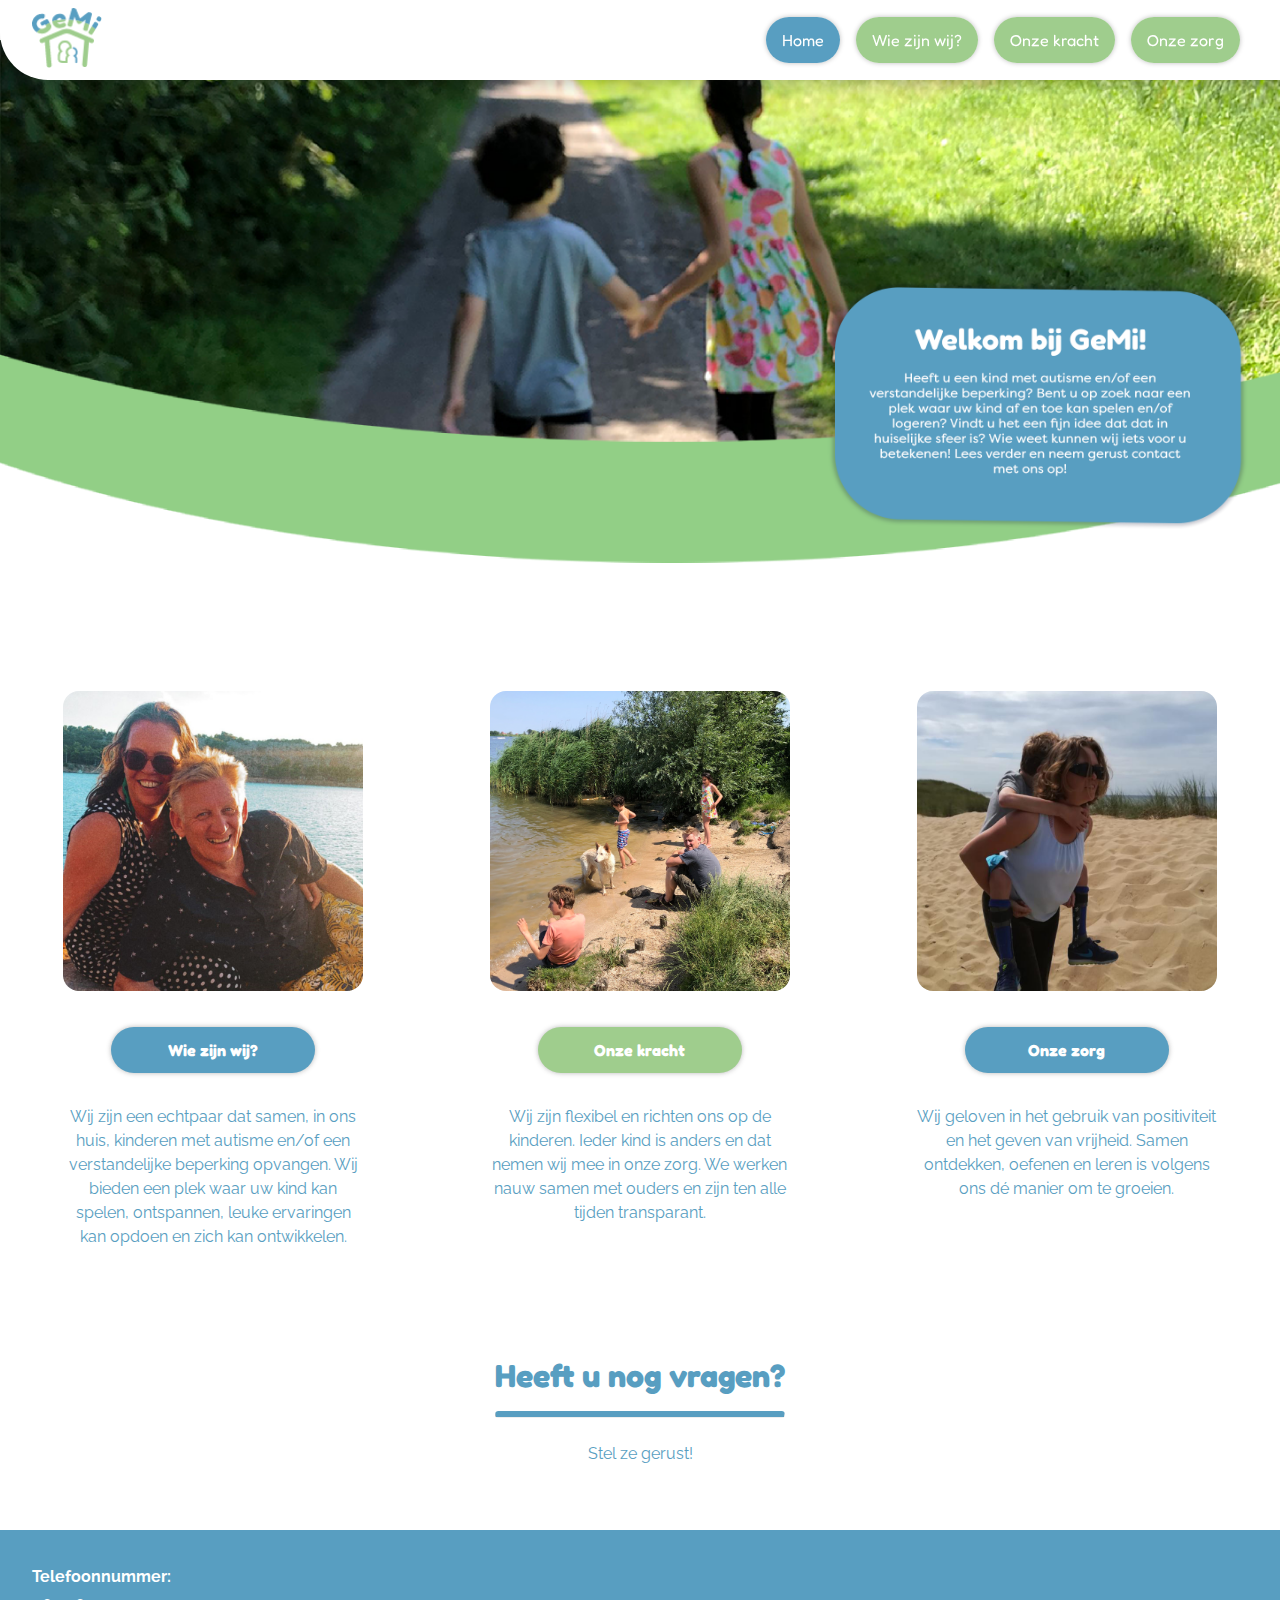
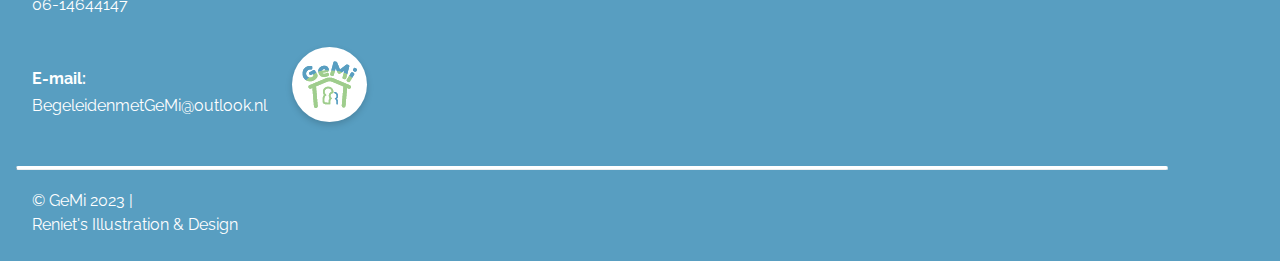
==== index.html @ 9fb887be "Update index.html" ====
<!DOCTYPE html>
<html lang="nl">

<head>
  <meta charset="UTF-8" />
  <meta name="viewport" content="width=device-width, initial-scale=1, minimum-scale=1" />

  <title>GeMi</title>

  <link href="style.css" rel="stylesheet" />
  <link rel="icon" type="image/svg+xml" href="./images/icon.svg" />
</head>

<body>
  <header>
    <a href="index.html"> <img src="./images/gemi-huis.png" alt="Gemi Logo"> </a>

    <ul class="buttons">
      <li>
        <a href="index.html" class="current">Home</a>
      </li>
      <li>
        <a href="1.html">Wie zijn wij?</a>
      </li>
      <li>
        <a href="2.html">Onze kracht</a>
      </li>
      <li>
        <a href="3.html">Onze zorg</a>
      </li>
    </ul>

    <button>
      <p> Menu </p>
    </button>

    <nav>
      <button>
        <p> Sluit </p>
      </button>

      <ul>
        <li>
          <a href="index.html" class="current">Home</a>
        </li>
        <li>
          <a href="1.html">Wie zijn wij?</a>
        </li>
        <li>
          <a href="2.html">Onze kracht</a>
        </li>
        <li>
          <a href="3.html">Onze zorg</a>
        </li>
      </ul>
    </nav>

  </header>

  <main>
    <div class="landingHOME">
      <h1 class="small"><img src="./images/wandelen-home.png" class="small" alt="Foto van twee kinderen die aan het wandelen zijn"/> Welkom bij Gemi!</h1>
      <h1 class="middle"><img src="./images/wandelen-home1.5.png" class="middle" alt="Foto van twee kinderen die aan het wandelen zijn"/> Welkom bij Gemi!</h1>
      <h1 class="big"><img src="./images/wandelen-home2.png" class="big" alt="Foto van twee kinderen die aan het wandelen zijn"/> Welkom bij Gemi!</h1>
      <h1 class="bigger"><img src="./images/wandelen-home3.png" class="bigger" alt="Foto van twee kinderen die aan het wandelen zijn"/> Welkom bij Gemi!</h1>  
      <h1 class="biggest"><img src="./images/wandelen-home4.png" class="biggest" alt="Foto van twee kinderen die aan het wandelen zijn"/> Welkom bij Gemi!</h1>                              
      <section>
        <p>
          Heeft u een kind met autisme en/of een verstandelijke beperking? Bent
          u op zoek naar een plek waar uw kind af en toe kan spelen en/of
          logeren? Vindt u het een fijn idee dat dat in huiselijke sfeer is? Wie
          weet kunnen wij iets voor u betekenen! Lees verder en neem gerust
          contact met ons op!
        </p>
      </section>
    </div>

    <div class="grid">
    <article>
      <a class="plaatjelink" href="/1.html"> <img src="./images/home1.png" alt="Foto van Gebke en Michiel samen"/>
        <h2>Wie zijn wij?</h2>
        <p>
          Wij zijn een echtpaar dat samen, in ons huis, kinderen met autisme
          en/of een verstandelijke beperking opvangen. Wij bieden een plek
          waar uw kind kan spelen, ontspannen, leuke ervaringen kan opdoen en
          zich kan ontwikkelen.
        </p>
        <a href="1.html"> Lees meer</a>
    </article>

    <article>
      <a class="plaatjelink" href="/2.html"> <img src="./images/home2.png" alt="Foto van kinderen die aan het spelen zijn buiten"/>
        <h2>Onze kracht</h2>
        <p>
          Wij zijn flexibel en richten ons op de kinderen. Ieder kind is
          anders en dat nemen wij mee in onze zorg. We werken nauw samen met
          ouders en zijn ten alle tijden transparant.
        </p>
        <a href="2.html"> Lees meer</a>
    </article>

    <article>
      <a class="plaatjelink" href="/3.html"> <img src="./images/home3.png" alt="Foto van Gebke die een kind op haar rug draagt"/>
        <h2>Onze zorg</h2>
        <p>
          Wij geloven in het gebruik van positiviteit en het geven van
          vrijheid. Samen ontdekken, oefenen en leren is volgens ons dé manier
          om te groeien.
        </p>
        <a href="3.html"> Lees meer</a>
    </article>
  </div>

    <div class="contact">
      <h3>Heeft u nog vragen?</h3>
      <hr />
      <p>Stel ze gerust!</p>
    </div>
  </main>

  <footer>
    <p><span>Telefoonnummer:</span> 06-14644147</p>

    <div class="footerinfo">
      <p><span>E-mail:</span> BegeleidenmetGeMi@outlook.nl</p>
      <img src="./images/logobol.png" alt="Een icoon van het Gemi logo." />
    </div>

    <hr />

    <p>© GeMi 2023 | <a href="https://renietdevries.com/">Reniet's Illustration & Design</a></p>
  </footer>

  <script defer src="scripts/script.js"></script>
</body>

</html>
---- style.css ----
@import url("https://fonts.googleapis.com/css2?family=Fredoka+One&family=Fredoka:wght@600&family=Raleway&display=swap");

*,
*::after,
*::before {
  padding: 0%;
  margin: 0%;
  box-sizing: border-box;
}

:root {
  --background-kleur: #ffffff;
  --blauw-kleur: #589ec1;
  --groen-kleur: #9fcd8d;
}

.landingHOME h1 {
  color: transparent;
}

/* LANDING - KLEIN! */
@media screen and (max-width: 500px) {
  .middle {
    display: none;
  }

  .big {
    display: none;
  }

  .bigger {
    display: none;
  }

  .biggest {
    display: none;
  }

  .landingHOME {
    overflow-x: hidden;
    margin-top: -3em;
  }

  .landingHOME section {
    position: relative;
    margin: 0em 3em 3em 3em;
  }

  .landingHOME p {
    position: absolute;
    color: var(--background-kleur);
    top: -15.25em;
  }

  .landingHOME img {
    z-index: -4;
  }
}

/* LANDING - MIDDLE! */
@media screen and (min-width: 501px) and (max-width: 650px) {
  .small {
    display: none;
  }

  .big {
    display: none;
  }

  .bigger {
    display: none;
  }

  .biggest {
    display: none;
  }

  .landingHOME {
    overflow-x: hidden;
    margin-top: -3em;
  }

  .landingHOME section {
    position: relative;
    margin: 0em 3em 3em 3em;
  }

  .landingHOME p {
    position: absolute;
    color: var(--background-kleur);
    top: -14em;
  }

  .landingHOME img {
    z-index: -4;
  }
}

/* LANDING - BIG! */
@media screen and (min-width: 651px) and (max-width: 850px) {
  .small {
    display: none;
  }

  .middle {
    display: none;
  }

  .bigger {
    display: none;
  }

  .biggest {
    display: none;
  }

  .landingHOME {
    overflow-x: hidden;
    margin-top: -3em;
  }

  .landingHOME section {
    position: relative;
    margin: 0em 4em 3em 4em;
  }

  .landingHOME p {
    position: absolute;
    color: var(--background-kleur);
    top: -13em;
    margin-left: 4em;
    margin-right: 4em;
  }

  .landingHOME img {
    z-index: -4;
  }
}

/* LANDING - BIGGER! */
@media screen and (min-width: 851px) and (max-width: 1200px) {
  .small {
    display: none;
  }

  .middle {
    display: none;
  }

  .big {
    display: none;
  }

  .biggest {
    display: none;
  }

  .landingHOME p {
    color: transparent;
  }

  .landingHOME {
    overflow-x: hidden;
    margin-top: -3em;
  }

  .landingHOME img {
    z-index: -4;
  }
}

/* LANDING - BIGGER! */
@media screen and (min-width: 1201px) {
  .small {
    display: none;
  }

  .middle {
    display: none;
  }

  .big {
    display: none;
  }

  .bigger {
    display: none;
  }

  .landingHOME p {
    color: transparent;
  }

  .landingHOME {
    overflow-x: hidden;
    margin-top: -2.5em;
  }

  .landingHOME img {
    z-index: -4;
  }
}

/* ------------------------------------------- */

/* ARTIKELLANDING - KLEIN! */
@media screen and (max-width: 650px) {
  .articlemiddle {
    display: none;
  }

  .articlebig {
    display: none;
  }

  .landing {
    overflow-x: hidden;
    margin-top: -3em;
  }

  .landing img {
    z-index: -4;
  }
}

/* ARTIKELLANDING - MIDDLE! */
@media screen and (min-width: 651px) and (max-width: 1000px) {
  .articlesmall {
    display: none;
  }

  .articlebig {
    display: none;
  }

  .landing {
    overflow-x: hidden;
    margin-top: -3em;
  }

  .landing img {
    z-index: -4;
  }
}

/* ARTIKELLANDING - BIG! */
@media screen and (min-width: 1001px) {
  .articlesmall {
    display: none;
  }

  .articlemiddle {
    display: none;
  }

  .landing {
    overflow-x: hidden;
    margin-top: -3em;
  }

  .landing img {
    z-index: -4;
  }
}


/* ------------------------------------------- */

p {
  font-family: "Raleway", sans-serif;
  color: white;

  padding-top: 0.2em;
  padding-bottom: 0.5em;
  line-height: 1.5em;
}

/* --- MENU --- */

button {
  background-color: white;
  border: none;
}

/* Menu button */
header p {
  background-color: var(--blauw-kleur);
  font-family: "Fredoka", sans-serif;
  color: white;

  border-radius: 2em;

  padding: 1.4em;
  padding-left: 2em;
  padding-right: 2em;

  box-shadow: 0px 0px 5px rgba(0, 0, 0, 0.26);

}

header p:hover {
  background-color: var(--groen-kleur);
  transition: 0.5s;
}

nav {
  background-color: white;

  position: fixed;
  top: 0em;
  left: 0em;
  bottom: 0em;
  right: 0em;

  text-align: center;

  z-index: 5;

  transform: translateY(-120%);
  transition: 0.3s;

  padding-top: 2em;
}

/* Sluit button */
nav button {
  margin-bottom: 2em;
  border: none;
}

/* Menu knoppen */

nav li {
  margin: 5em;
  list-style: none;
}

nav a {
  font-family: "Fredoka", sans-serif;
  color: white;
  text-decoration: none;
  font-size: 1.25em;

  background-color: var(--groen-kleur);
  padding: 0.8em 1.5em 0.8em 1.5em;
  border-radius: 2em;
  box-shadow: 0px 0px 5px rgba(0, 0, 0, 0.26);
  transition: 0.2s;
}

nav a:hover {
  margin-left: 1em;
  background-color: var(--blauw-kleur);
  border-radius: 3em;

  text-decoration: underline;
  transition: 0.2s;
}

nav a.current {
  background-color: var(--blauw-kleur);
}

/* Onderstaande tekst zorgt ervoor dat hamburgermenu
verdwijnt na 650px schermbreedte*/

@media screen and (max-width: 650px) {
  nav.toonmenu {
    transform: translateY(0);
    z-index: 3;
    transition: 0.3s;
  }

  .buttons {
    display: none;
  }
}

/* Onderstaande tekst zorgt ervoor dat nav menu opties
verdwijnt na 651px schermbreedte*/

@media screen and (min-width: 651px) {
  header ul {
    display: flex;
    flex-direction: row;

    list-style: none;
  }

  .buttons a {
    font-family: "Fredoka", sans-serif;
    color: white;
    text-decoration: none;
    font-size: 1em;

    background-color: var(--groen-kleur);
    padding: 0.8em 1em 0.8em 1em;
    margin-left: 0.5em;
    margin-right: 0.5em;

    border-radius: 2em;
    box-shadow: 0px 0px 5px rgba(0, 0, 0, 0.26);
    transition: 0.2s;
  }

  .buttons a.current {
    background-color: var(--blauw-kleur);
  }

  .buttons a:hover {
    margin-right: 1em;
    background-color: var(--blauw-kleur);
    border-radius: 3em;

    text-decoration: underline;
    transition: 0.2s;
  }

  header button {
    display: none;
  }

  nav ul {
    display: none;
  }
}

/* Main */

main {
  display: flex;
  justify-content: center;
  flex-direction: column;

  text-align: center;
}

main a {
  background-color: white;

  font-family: "Fredoka", sans-serif;
  color: var(--groen-kleur);
  text-decoration: none;

  padding: 0.7em;

  border: 0.3em solid var(--groen-kleur);
  box-shadow: 0px 0px 5px rgba(62, 62, 62, 0.37);
  border-radius: 2em;
  transition: .3s;
}

.plaatjelink {
  border: none;
  box-shadow: none;
  transition: .3s;
}

.plaatjelink img:hover {
  transform: rotate(2deg);
  transition-duration: .3s;
  transition: .3s;
}

main h3 {
  font-size: 2em;
  font-family: "Fredoka", sans-serif;
  color: var(--blauw-kleur);
}

main p {
  font-family: "Raleway", sans-serif;
  color: var(--blauw-kleur);

  padding-top: 0.5em;
  padding-bottom: 2em;
}

main img {
  width: 105%;
  height: auto;
  z-index: -1;
  transition: .3s;
}

/* --- Header --- */

header {
  background-color: white;

  position: sticky;
  top: 0;
  z-index: 12;

  display: flex;
  align-items: center;
  justify-content: space-between;

  padding: 2em;
  height: 5em;

  border-radius: 0em 0em 0em 3em;

  box-shadow: 0.2em 0.2em 1em rgba(0, 0, 0, 0.26);
}

header img {
  width: 70px;
  height: 60px;
}

/* --- Section Welkom! --- */
.landing {
  z-index: -1;
}

.contact {
margin-left: auto;
margin-right: auto;

  margin-top: 4em;
  margin-bottom: 2em;
  width: max-content;
}

.contact h1 {
  font-size: 2em;
  font-family: "Fredoka", sans-serif;
  color: var(--blauw-kleur);
}

.contact hr {
  border-top: 0.4em solid var(--blauw-kleur);
  border-radius: 2em;

  margin-top: 1em;
  margin-bottom: 1em;
}

/* --- Articles Homepage KLEIN --- */
@media screen and (max-width: 650px) {
  article {
    margin-top: 3em;
    margin-bottom: 3em;
    margin-left: auto;
    margin-right: auto;

    width: min-content;
  }

  article p {
    display: flex;
    flex-direction: column;
    text-align: center;
  }

  article img {
    width: 300px;
    border-radius: 1em;
  }

  article:nth-child(odd) h2 {
    font-family: "Fredoka", sans-serif;
    color: white;
    font-size: 1em;

    padding: 0.8em;
    border-radius: 2em;
    background-color: var(--blauw-kleur);
    box-shadow: 0px 0px 5px rgba(62, 62, 62, 0.37);

    margin-top: 1em;
    margin-bottom: 1em;
  }

  article:nth-child(even) h2 {
    font-family: "Fredoka", sans-serif;
    color: white;
    font-size: 1em;

    padding: 0.8em;
    border-radius: 2em;
    background-color: var(--groen-kleur);
    box-shadow: 0px 0px 5px rgba(62, 62, 62, 0.37);

    margin-top: 1em;
    margin-bottom: 1em;
  }

  .grid {
    display: flex;
    flex-direction: column;
  }
}

/* --- Articles Homepage MIDDEL --- */

@media screen and (min-width: 651px) and (max-width: 1000px) {
  article {
    margin-top: 3em;
    margin-bottom: 3em;
    margin-left: auto;
    margin-right: auto;

    width: min-content;
  }

  article p {
    display: flex;
    flex-direction: column;
    text-align: center;
  }

  article img {
    width: 400px;
    border-radius: 1em;
  }

  article:nth-child(odd) h2 {
    font-family: "Fredoka", sans-serif;
    color: white;
    font-size: 1em;

    padding: 0.8em;
    border-radius: 2em;
    background-color: var(--blauw-kleur);
    box-shadow: 0px 0px 5px rgba(62, 62, 62, 0.37);

    margin-top: 1em;
    margin-bottom: 1em;
  }

  article:nth-child(even) h2 {
    font-family: "Fredoka", sans-serif;
    color: white;
    font-size: 1em;

    padding: 0.8em;
    border-radius: 2em;
    background-color: var(--groen-kleur);
    box-shadow: 0px 0px 5px rgba(62, 62, 62, 0.37);

    margin-top: 1em;
    margin-bottom: 1em;
  }

  .grid {
    display: flex;
    flex-direction: column;
  }
}

/* --- Articles Homepage GROOT --- */
@media screen and (min-width: 1001px) {
  main a {
    border: none;
    box-shadow: none;
  }

  article {
    display: flex;
    flex-direction: column;

    margin-top: 4em;
    margin-left: auto;
    margin-right: auto;
    width: min-content;
  }

  article p {
    display: flex;
    flex-direction: column;
    text-align: center;
    max-width: 40vw;
  }

  article img {
    width: 300px;
    transition: .3s;
    border-radius: 1em;
  }

  article:nth-child(odd) h2 {
    font-family: "Fredoka", sans-serif;
    color: white;
    font-size: 1em;

    padding: 0.8em;
    border-radius: 2em;
    background-color: var(--blauw-kleur);
    box-shadow: 0px 0px 5px rgba(62, 62, 62, 0.37);

    margin-top: 2em;
    margin-bottom: 1.5em;
    margin-left: 3em;
    margin-right: 3em;
  }

  article:nth-child(even) h2 {
    font-family: "Fredoka", sans-serif;
    color: white;
    font-size: 1em;

    padding: 0.8em;
    border-radius: 2em;
    background-color: var(--groen-kleur);
    box-shadow: 0px 0px 5px rgba(62, 62, 62, 0.37);

    margin-top: 2em;
    margin-bottom: 1.5em;
    margin-left: 3em;
    margin-right: 3em;
  }

  .grid {
    display: flex;
    flex-direction: row;
    justify-content: space-between;
    margin-top: -5em;

  }

  article a:nth-of-type(2) {
    display: none;
  }
}

/* Lees Pagina's */
/* Artikelen op kleine schermen */

@media screen and (max-width: 650px) {
  .lees {
    text-align: left;
    margin: 1.5em;
    margin-top: 5em;
  }

  .lees li {
    font-family: "Raleway", sans-serif;
    color: var(--blauw-kleur);

    margin-left: 1.5em;
    margin-bottom: 1em;
  }

  .lees ul {
    margin-bottom: 4em;
  }

  .lees h2 {
    font-family: "Fredoka", sans-serif;
    color: white;
    font-size: 1em;
    text-align: left;

    padding: 0.8em;
    border-radius: 2em;
    background-color: var(--blauw-kleur);
    box-shadow: 0px 0px 5px rgba(62, 62, 62, 0.37);

    max-width: 300px;
    margin-bottom: 2em;
  }

  .klein {
    display: block;
    margin-left: auto;
    margin-right: auto;
    height: 75%;
    width: 75%;

    margin-top: 2em;
    margin-bottom: 4em;

    border-top: 0.2em solid var(--background-kleur);
    border-radius: 2em;
  }

  .groot {
    display: none;
  }
}

/* Artikelen op middelgrote schermen */
@media screen and (min-width: 651px) and (max-width: 1000px) {
  .lees {
    text-align: left;
    margin-top: 5em;
    margin-left: 7em;
    margin-right: 7em;
  }

  .lees li {
    font-family: "Raleway", sans-serif;
    color: var(--blauw-kleur);

    margin-left: 1.5em;
    margin-bottom: 1em;
  }

  .lees ul {
    margin-bottom: 4em;
  }

  .lees h2 {
    font-family: "Fredoka", sans-serif;
    color: white;
    font-size: 1em;
    text-align: left;

    padding: 0.8em;
    border-radius: 2em;
    background-color: var(--blauw-kleur);
    box-shadow: 0px 0px 5px rgba(62, 62, 62, 0.37);

    margin-left: 0em;
    margin-bottom: 2em;

    max-width: 40%;
  }

  .klein {
    display: block;
    margin-left: auto;
    margin-right: auto;
    height: 75%;
    width: 75%;

    margin-top: 2em;
    margin-bottom: 4em;

    border-top: 0.2em solid var(--background-kleur);
    border-radius: 2em;
  }

  .groot {
    display: none;
  }
}

/* Artikelen op middelgrote schermen */
@media screen and (min-width: 1001px) and (max-width: 1200px) {
  .lees {
    text-align: left;
    margin-top: 5em;
    margin-left: 10em;
    margin-right: 10em;
  }

  .lees li {
    font-family: "Raleway", sans-serif;
    color: var(--blauw-kleur);

    margin-left: 1.5em;
    margin-bottom: 1em;
  }

  .lees ul {
    margin-bottom: 4em;
  }

  .lees h2 {
    font-family: "Fredoka", sans-serif;
    color: white;
    font-size: 1em;
    text-align: left;

    padding: 0.8em;
    border-radius: 2em;
    background-color: var(--blauw-kleur);
    box-shadow: 0px 0px 5px rgba(62, 62, 62, 0.37);

    margin-left: 0em;
    margin-bottom: 2em;

    max-width: 40%;
  }

  .klein {
    display: block;
    margin-left: auto;
    margin-right: auto;
    height: 50%;
    width: 50%;

    margin-top: 2em;
    margin-bottom: 4em;

    border-top: 0.2em solid var(--background-kleur);
    border-radius: 2em;
  }

  .groot {
    display: none;
  }
}

/* Artikelen op grote schermen */
@media screen and (min-width: 1201px) {
  .lees {
    text-align: left;
    margin-top: 5em;
    margin-left: 15em;
    margin-right: 15em;
  }

  .lees img {
    margin-left: 5em;
  }

  .lees li {
    font-family: "Raleway", sans-serif;
    color: var(--blauw-kleur);

    margin-left: 1.5em;
    margin-bottom: 1em;
  }

  .lees ul {
    margin-bottom: 4em;
  }

  .lees h2 {
    font-family: "Fredoka", sans-serif;
    color: white;
    font-size: 1.3em;
    text-align: left;

    padding: 0.8em;
    border-radius: 2em;
    background-color: var(--blauw-kleur);
    box-shadow: 0px 0px 5px rgba(62, 62, 62, 0.37);

    margin-left: 0em;
    margin-bottom: 2em;

    max-width: 20%;
  }

  .groot {
    float: right;
    margin-left: 2em;
    margin-right: auto;

    height: auto;
    max-width: 30%;

    margin-top: 2em;
    margin-bottom: 2em;

    border-top: 0.2em solid var(--background-kleur);
    border-radius: 2em;
  }

  .klein {
    display: none;
  }
}

/* Footer */

footer {
  background-color: var(--blauw-kleur);
  padding-top: 1em;
  padding-bottom: 1em;
}

footer hr {
  border-top: 0.2em solid var(--background-kleur);
  border-radius: 2em;

  max-width: 90vw;

  margin-top: 1em;
  margin-bottom: 1em;

  margin-left: 1em;
  margin-right: 1em;
}

footer p {
  font-family: "Raleway", sans-serif;
  color: white;

  display: flex;
  flex-direction: column;
  justify-content: center;

  margin-left: 2em;
}

footer span {
  font-weight: bold;
  margin-top: 1em;
  margin-bottom: 0.2em;
}

footer img {
  margin: 1em;
}

footer a{
text-decoration: none;
color: var(--background-kleur);
}

.footerinfo {
  display: flex;
  flex-direction: row;
}
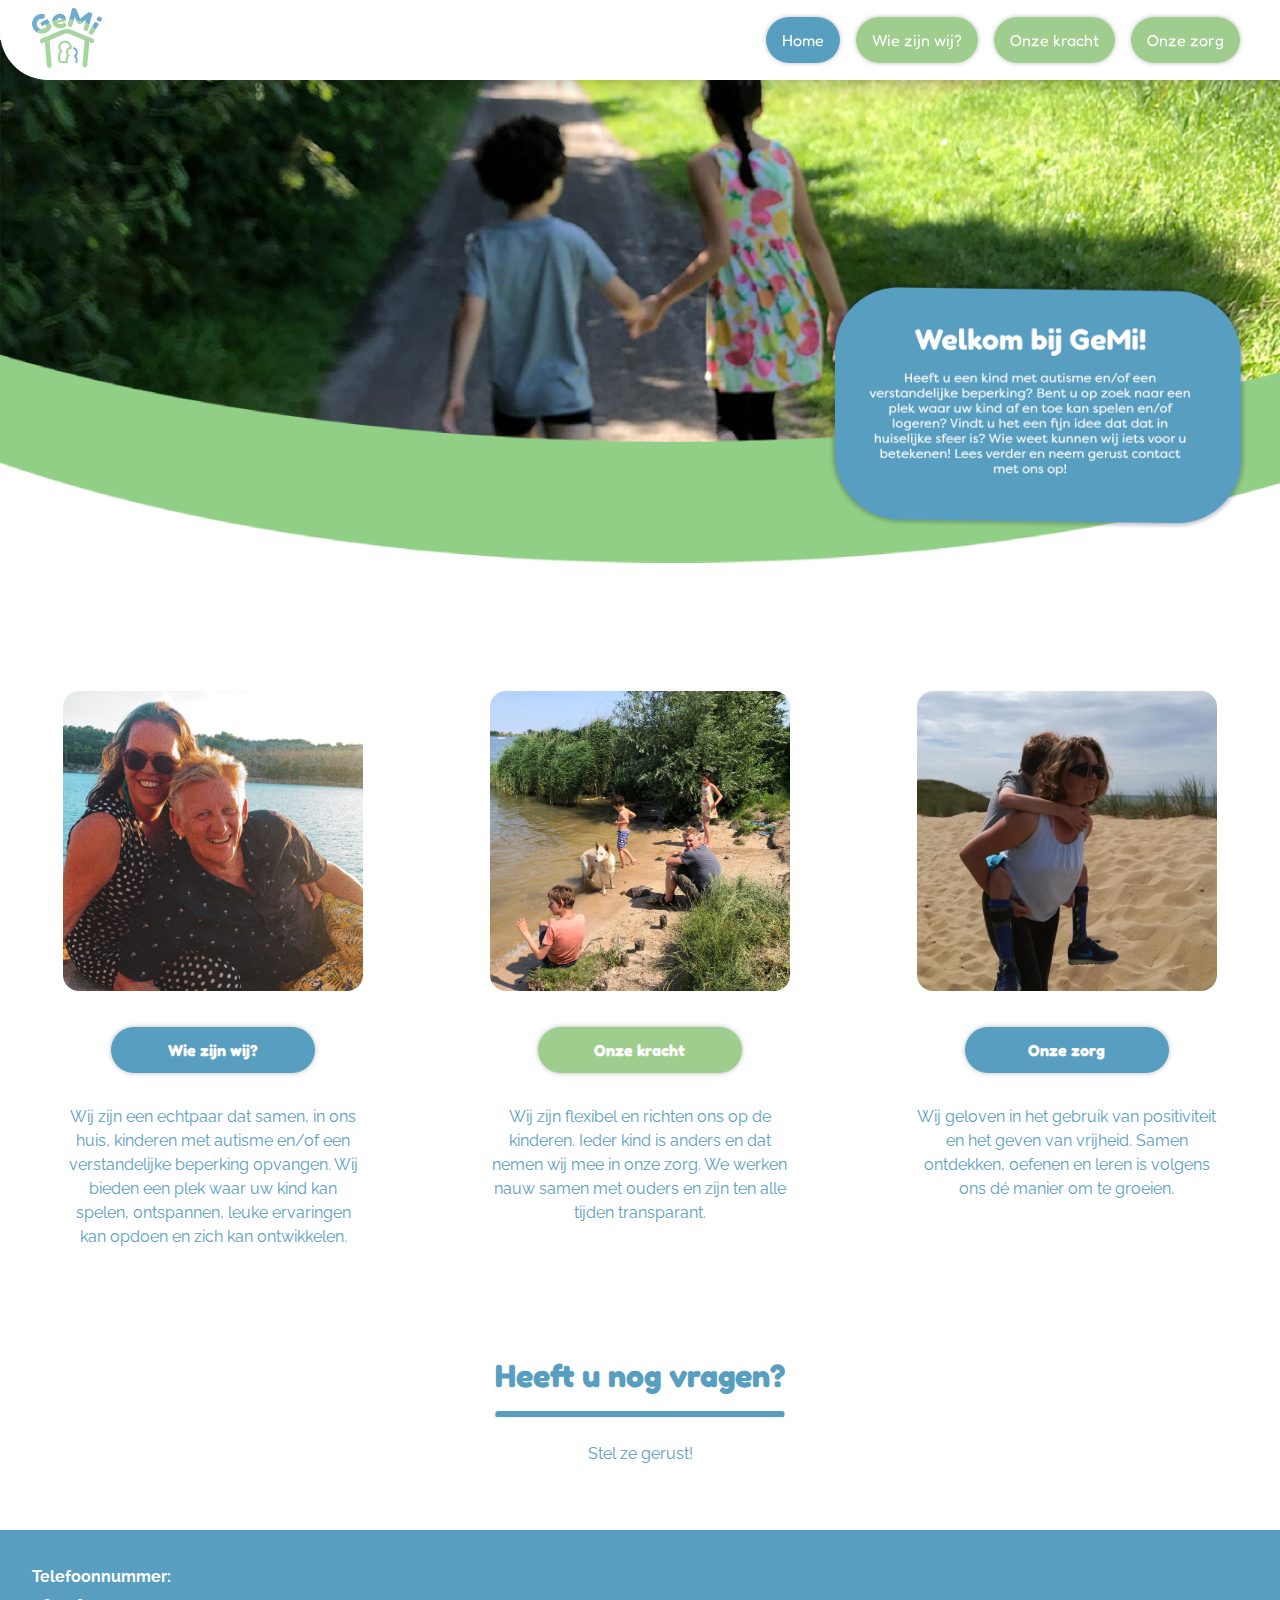
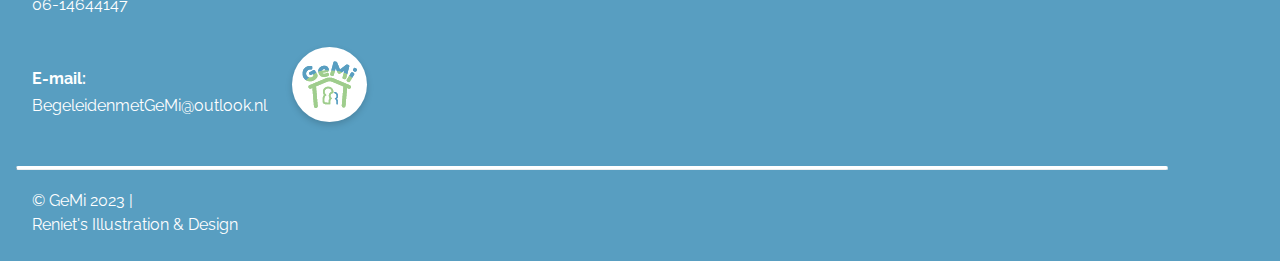
==== commit 6dab5bfe: "heuj" ====
--- a/index.html
+++ b/index.html
@@ -13,7 +13,7 @@
 
 <body>
   <header>
-    <a href="index.html"> <img src="./images/gemi-huis.png" alt="Gemi Logo"> </a>
+    <a href="/index.html"> <img src="./images/logohuis.svg" alt="Gemi Logo"> </a>
 
     <ul class="buttons">
       <li>
@@ -134,4 +134,4 @@
   <script defer src="scripts/script.js"></script>
 </body>
 
-</html>
+</html>--- a/style.css
+++ b/style.css
@@ -571,6 +571,8 @@
 
     margin-top: 1em;
     margin-bottom: 1em;
+    margin-left: 2em;
+    margin-right: 2em;
   }
 
   article:nth-child(even) h2 {
@@ -585,6 +587,8 @@
 
     margin-top: 1em;
     margin-bottom: 1em;
+        margin-left: 2em;
+    margin-right: 2em;
   }
 
   .grid {
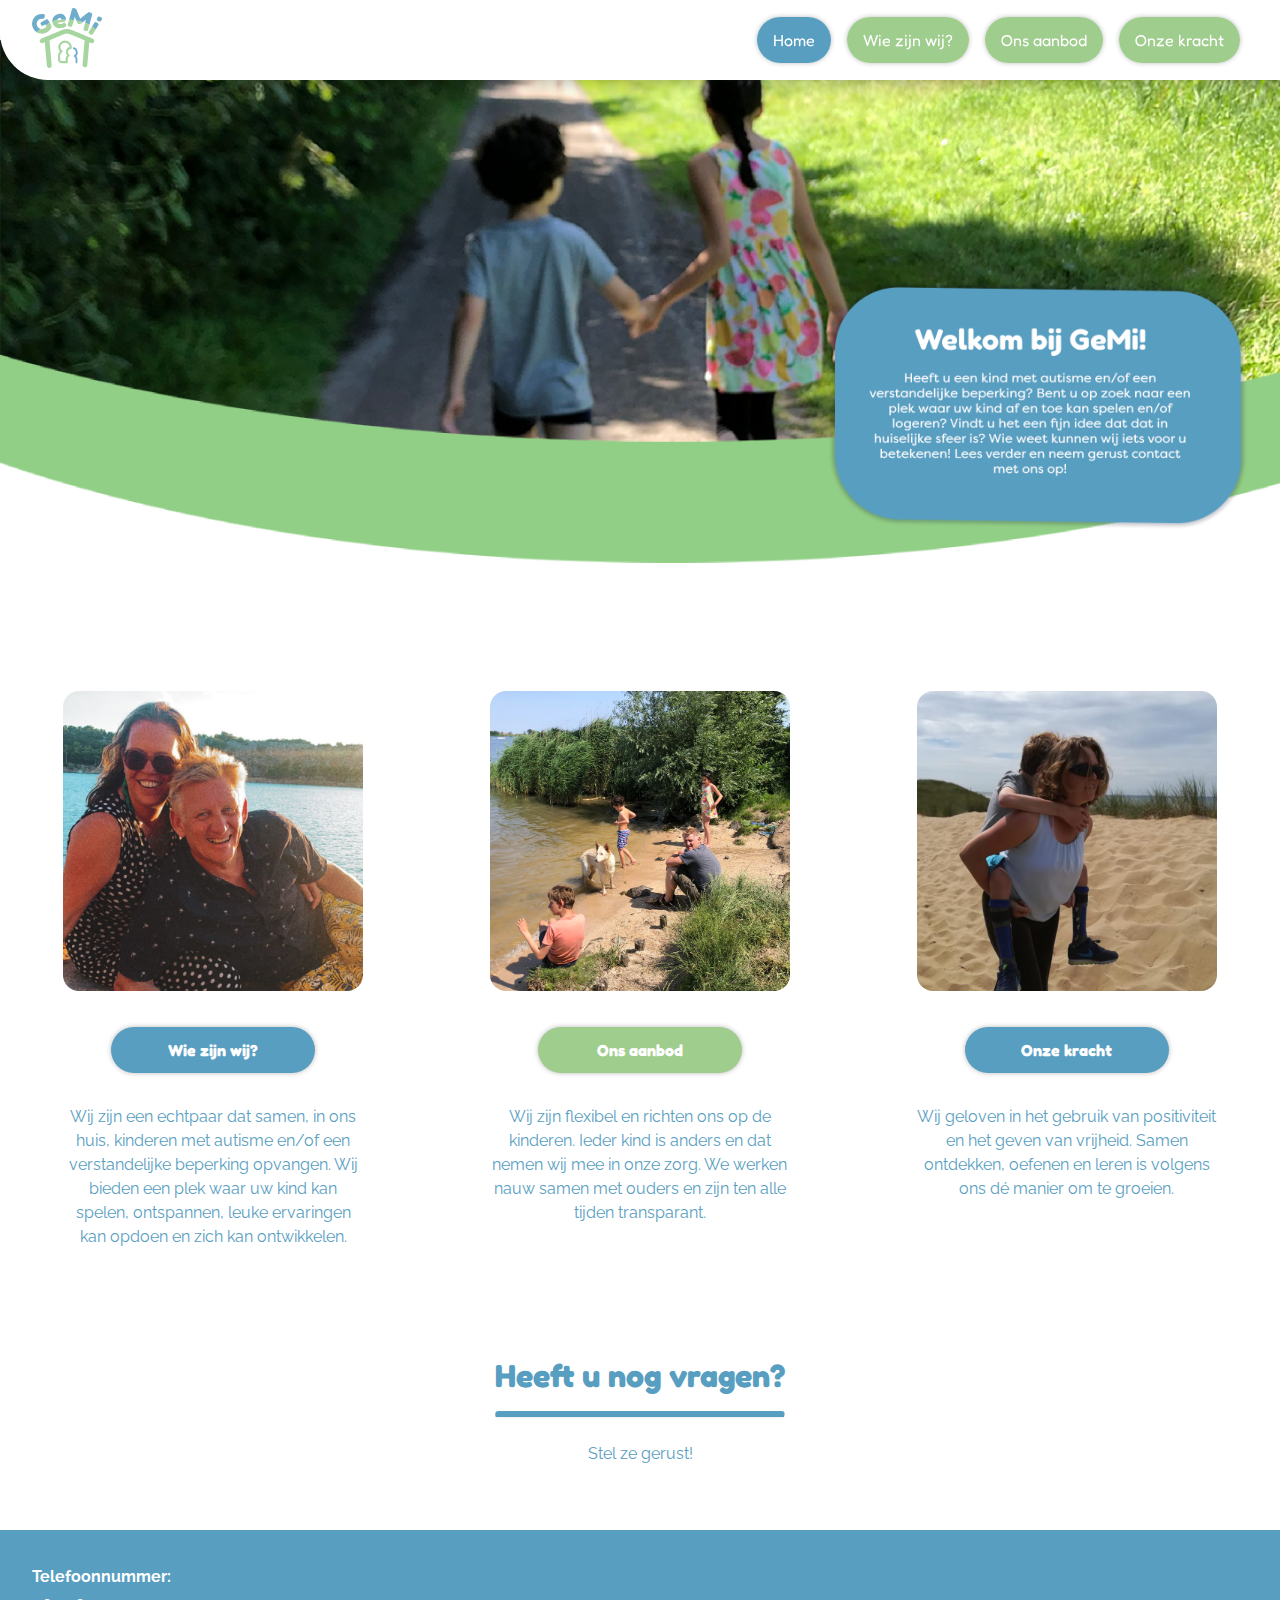
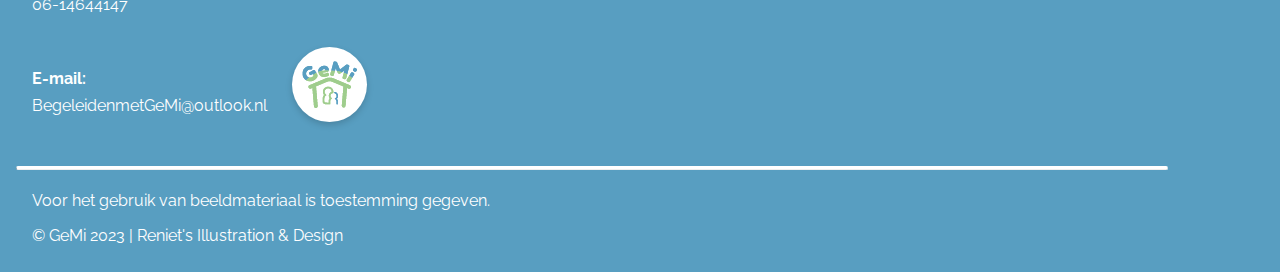
==== commit 387dea0e: "Update" ====
--- a/index.html
+++ b/index.html
@@ -23,10 +23,10 @@
         <a href="1.html">Wie zijn wij?</a>
       </li>
       <li>
-        <a href="2.html">Onze kracht</a>
+        <a href="2.html">Ons aanbod</a>
       </li>
       <li>
-        <a href="3.html">Onze zorg</a>
+        <a href="3.html">Onze kracht</a>
       </li>
     </ul>
 
@@ -47,10 +47,10 @@
           <a href="1.html">Wie zijn wij?</a>
         </li>
         <li>
-          <a href="2.html">Onze kracht</a>
+          <a href="2.html">Ons aanbod</a>
         </li>
         <li>
-          <a href="3.html">Onze zorg</a>
+          <a href="3.html">Onze kracht</a>
         </li>
       </ul>
     </nav>
@@ -90,7 +90,7 @@
 
     <article>
       <a class="plaatjelink" href="/2.html"> <img src="./images/home2.png" alt="Foto van kinderen die aan het spelen zijn buiten"/>
-        <h2>Onze kracht</h2>
+        <h2>Ons aanbod</h2>
         <p>
           Wij zijn flexibel en richten ons op de kinderen. Ieder kind is
           anders en dat nemen wij mee in onze zorg. We werken nauw samen met
@@ -101,7 +101,7 @@
 
     <article>
       <a class="plaatjelink" href="/3.html"> <img src="./images/home3.png" alt="Foto van Gebke die een kind op haar rug draagt"/>
-        <h2>Onze zorg</h2>
+        <h2>Onze kracht</h2>
         <p>
           Wij geloven in het gebruik van positiviteit en het geven van
           vrijheid. Samen ontdekken, oefenen en leren is volgens ons dé manier
@@ -128,7 +128,8 @@
 
     <hr />
 
-    <p>© GeMi 2023 | <a href="https://renietdevries.com/">Reniet's Illustration & Design</a></p>
+    <p> Voor het gebruik van beeldmateriaal is toestemming gegeven.</p>
+    <p><a href="https://renietdevries.com/">© GeMi 2023 | Reniet's Illustration & Design</a></p>
   </footer>
 
   <script defer src="scripts/script.js"></script>
--- a/style.css
+++ b/style.css
@@ -49,7 +49,7 @@
   .landingHOME p {
     position: absolute;
     color: var(--background-kleur);
-    top: -15.25em;
+    top: -18em;
   }
 
   .landingHOME img {
@@ -515,8 +515,8 @@
 }
 
 .contact {
-margin-left: auto;
-margin-right: auto;
+  margin-left: auto;
+  margin-right: auto;
 
   margin-top: 4em;
   margin-bottom: 2em;
@@ -587,7 +587,7 @@
 
     margin-top: 1em;
     margin-bottom: 1em;
-        margin-left: 2em;
+    margin-left: 2em;
     margin-right: 2em;
   }
 
@@ -827,8 +827,7 @@
     display: block;
     margin-left: auto;
     margin-right: auto;
-    height: 75%;
-    width: 75%;
+    max-width: 50%;
 
     margin-top: 2em;
     margin-bottom: 4em;
@@ -938,7 +937,7 @@
     margin-left: 0em;
     margin-bottom: 2em;
 
-    max-width: 20%;
+    max-width: 36%;
   }
 
   .groot {
@@ -1003,9 +1002,9 @@
   margin: 1em;
 }
 
-footer a{
-text-decoration: none;
-color: var(--background-kleur);
+footer a {
+  text-decoration: none;
+  color: var(--background-kleur);
 }
 
 .footerinfo {
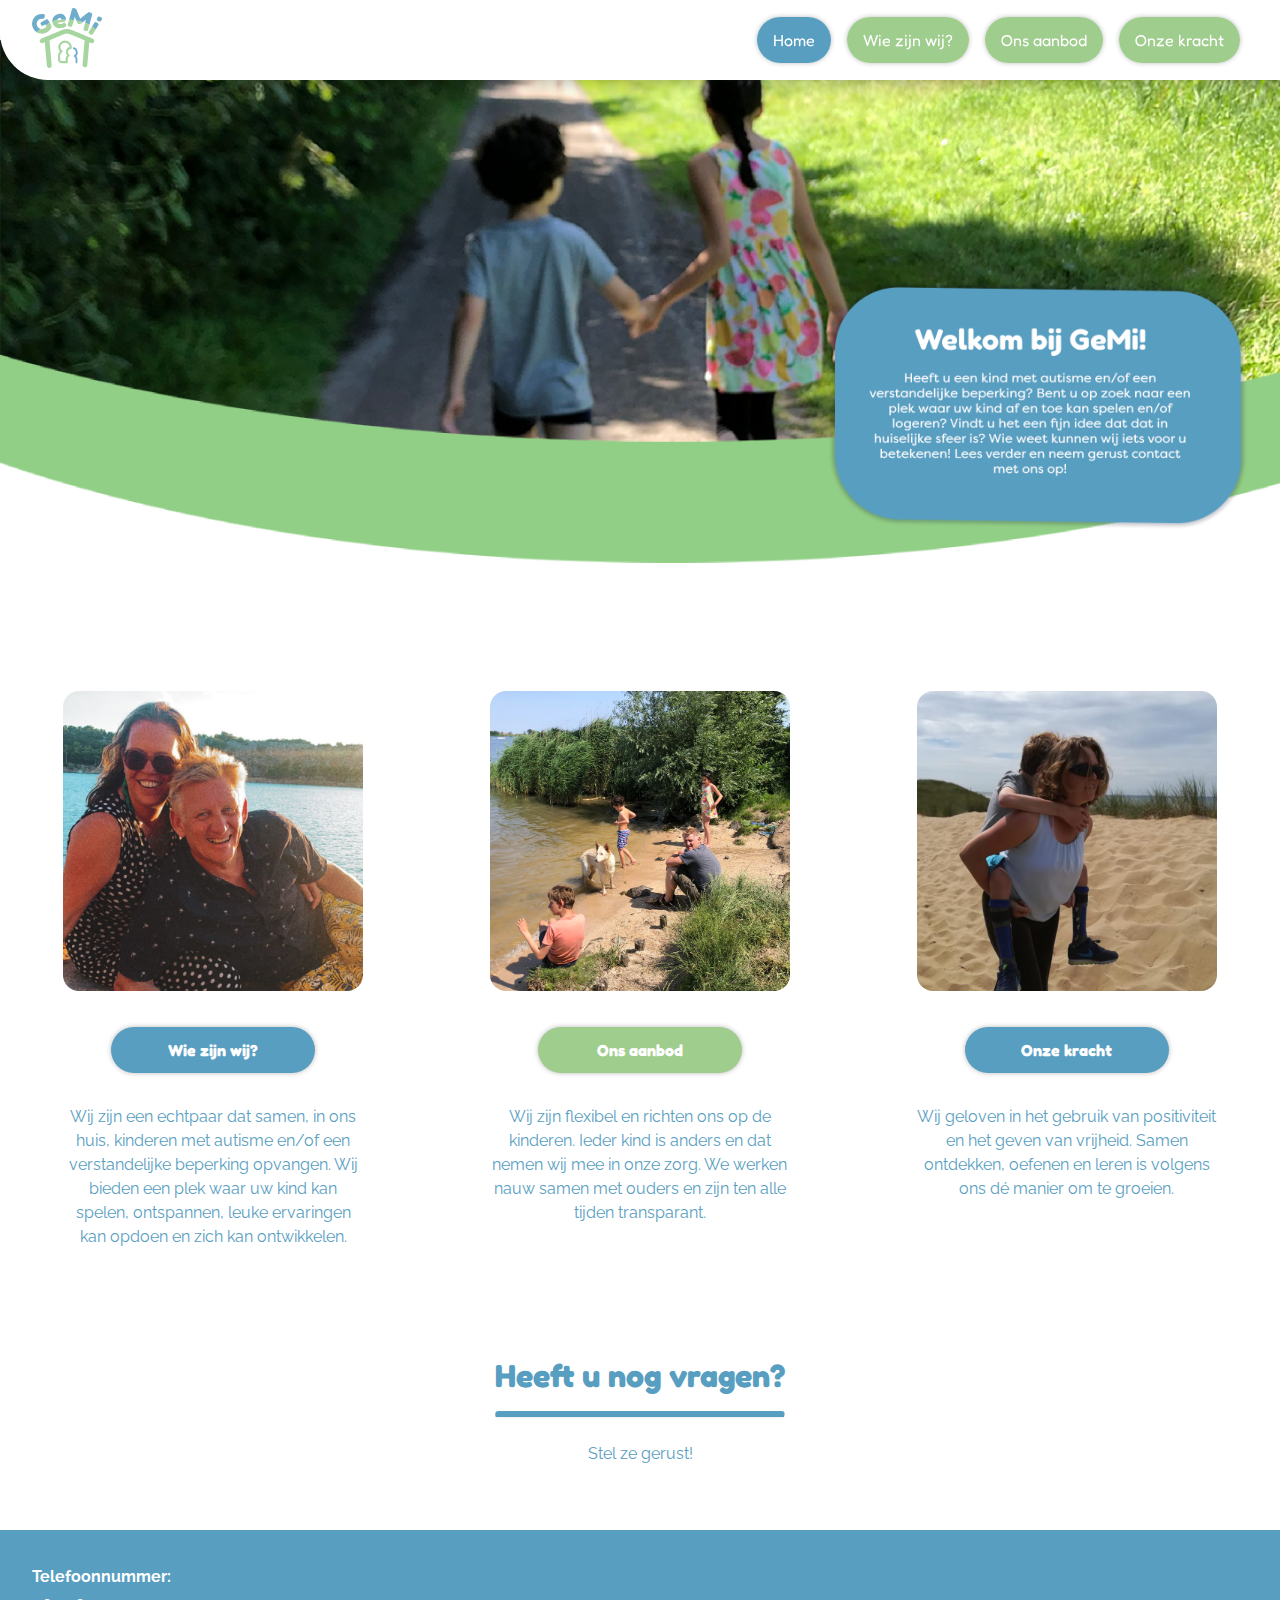
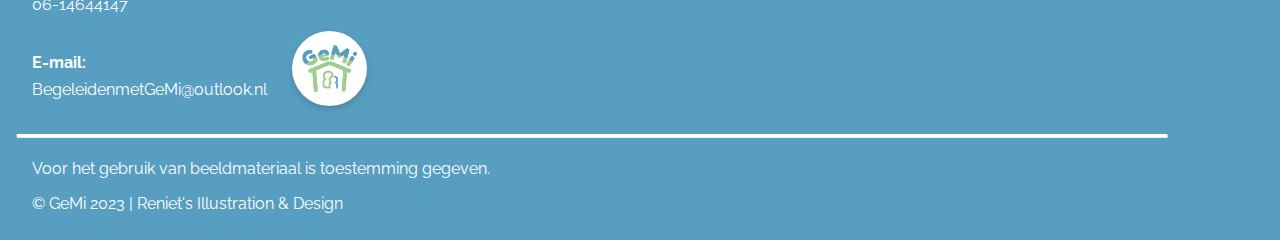
==== commit a95dbdc1: "Final Push" ====
--- a/index.html
+++ b/index.html
@@ -13,7 +13,7 @@
 
 <body>
   <header>
-    <a href="/index.html"> <img src="./images/logohuis.svg" alt="Gemi Logo"> </a>
+    <a href="index.html"> <img src="./images/logohuis.svg" alt="Gemi Logo"> </a>
 
     <ul class="buttons">
       <li>
@@ -59,6 +59,7 @@
 
   <main>
     <div class="landingHOME">
+      <h1 class="smallest"><img src="./images/wandelen-home0.5.png" class="smallest" alt="Foto van twee kinderen die aan het wandelen zijn"/> Welkom bij Gemi!</h1>
       <h1 class="small"><img src="./images/wandelen-home.png" class="small" alt="Foto van twee kinderen die aan het wandelen zijn"/> Welkom bij Gemi!</h1>
       <h1 class="middle"><img src="./images/wandelen-home1.5.png" class="middle" alt="Foto van twee kinderen die aan het wandelen zijn"/> Welkom bij Gemi!</h1>
       <h1 class="big"><img src="./images/wandelen-home2.png" class="big" alt="Foto van twee kinderen die aan het wandelen zijn"/> Welkom bij Gemi!</h1>
@@ -77,7 +78,7 @@
 
     <div class="grid">
     <article>
-      <a class="plaatjelink" href="/1.html"> <img src="./images/home1.png" alt="Foto van Gebke en Michiel samen"/>
+      <a class="plaatjelink" href="1.html"> <img src="./images/home1.png" alt="Foto van Gebke en Michiel samen"/>
         <h2>Wie zijn wij?</h2>
         <p>
           Wij zijn een echtpaar dat samen, in ons huis, kinderen met autisme
@@ -89,7 +90,7 @@
     </article>
 
     <article>
-      <a class="plaatjelink" href="/2.html"> <img src="./images/home2.png" alt="Foto van kinderen die aan het spelen zijn buiten"/>
+      <a class="plaatjelink" href="2.html"> <img src="./images/home2.png" alt="Foto van kinderen die aan het spelen zijn buiten"/>
         <h2>Ons aanbod</h2>
         <p>
           Wij zijn flexibel en richten ons op de kinderen. Ieder kind is
@@ -100,7 +101,7 @@
     </article>
 
     <article>
-      <a class="plaatjelink" href="/3.html"> <img src="./images/home3.png" alt="Foto van Gebke die een kind op haar rug draagt"/>
+      <a class="plaatjelink" href="3.html"> <img src="./images/home3.png" alt="Foto van Gebke die een kind op haar rug draagt"/>
         <h2>Onze kracht</h2>
         <p>
           Wij geloven in het gebruik van positiviteit en het geven van
--- a/style.css
+++ b/style.css
@@ -18,8 +18,57 @@
   color: transparent;
 }
 
+/* LANDING - KLEINSTE! */
+
+@media screen and (max-width: 400px) {
+  .small {
+    display: none;
+  }
+
+  .middle {
+    display: none;
+  }
+
+  .big {
+    display: none;
+  }
+
+  .bigger {
+    display: none;
+  }
+
+  .biggest {
+    display: none;
+  }
+
+  .landingHOME {
+    overflow-x: hidden;
+    margin-top: -3em;
+  }
+
+  .landingHOME section {
+    position: relative;
+    margin: 0em 3em 3em 3em;
+  }
+
+  .landingHOME p {
+    position: absolute;
+    color: var(--background-kleur);
+    top: -20em;
+  }
+
+  .landingHOME img {
+    z-index: -4;
+  }
+}
+
 /* LANDING - KLEIN! */
-@media screen and (max-width: 500px) {
+
+@media screen and (max-width: 500px) and (min-width:400px) {
+  .smallest {
+    display: none;
+  }
+
   .middle {
     display: none;
   }
@@ -59,6 +108,10 @@
 
 /* LANDING - MIDDLE! */
 @media screen and (min-width: 501px) and (max-width: 650px) {
+  .smallest {
+    display: none;
+  }
+
   .small {
     display: none;
   }
@@ -98,6 +151,10 @@
 
 /* LANDING - BIG! */
 @media screen and (min-width: 651px) and (max-width: 850px) {
+  .smallest {
+    display: none;
+  }
+
   .small {
     display: none;
   }
@@ -139,6 +196,10 @@
 
 /* LANDING - BIGGER! */
 @media screen and (min-width: 851px) and (max-width: 1200px) {
+  .smallest {
+    display: none;
+  }
+
   .small {
     display: none;
   }
@@ -171,6 +232,10 @@
 
 /* LANDING - BIGGER! */
 @media screen and (min-width: 1201px) {
+  .smallest {
+    display: none;
+  }
+
   .small {
     display: none;
   }
@@ -999,7 +1064,7 @@
 }
 
 footer img {
-  margin: 1em;
+  margin-left: 1em;
 }
 
 footer a {
@@ -1010,4 +1075,5 @@
 .footerinfo {
   display: flex;
   flex-direction: row;
+  flex-wrap: wrap;
 }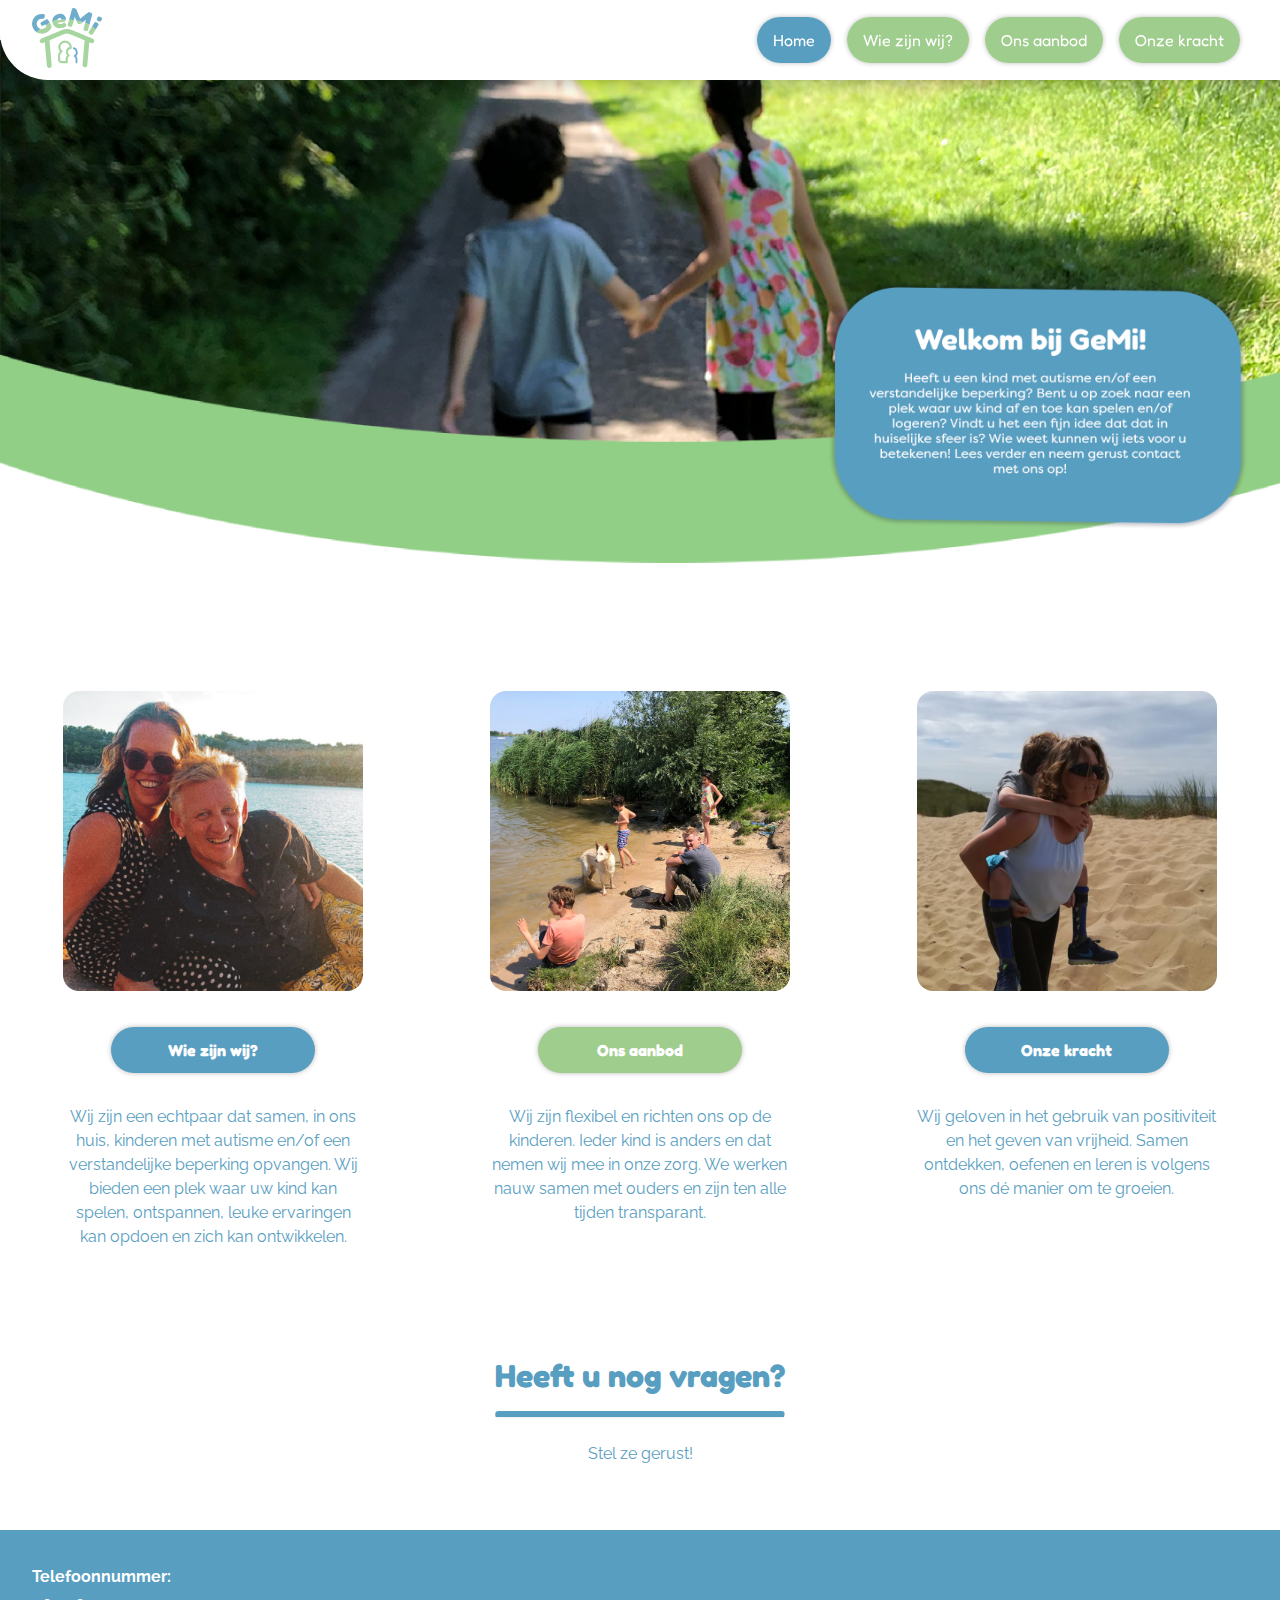
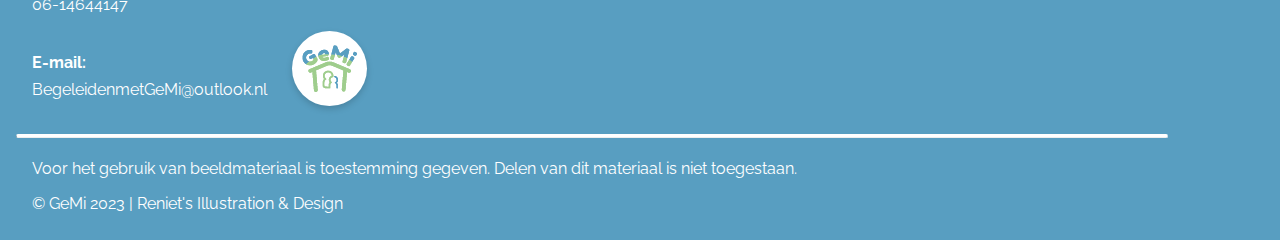
==== commit 6283ba9d: "Update index.html" ====
--- a/index.html
+++ b/index.html
@@ -129,11 +129,11 @@
 
     <hr />
 
-    <p> Voor het gebruik van beeldmateriaal is toestemming gegeven.</p>
+    <p> Voor het gebruik van beeldmateriaal is toestemming gegeven. Delen van dit materiaal is niet toegestaan.</p>
     <p><a href="https://renietdevries.com/">© GeMi 2023 | Reniet's Illustration & Design</a></p>
   </footer>
 
   <script defer src="scripts/script.js"></script>
 </body>
 
-</html>+</html>
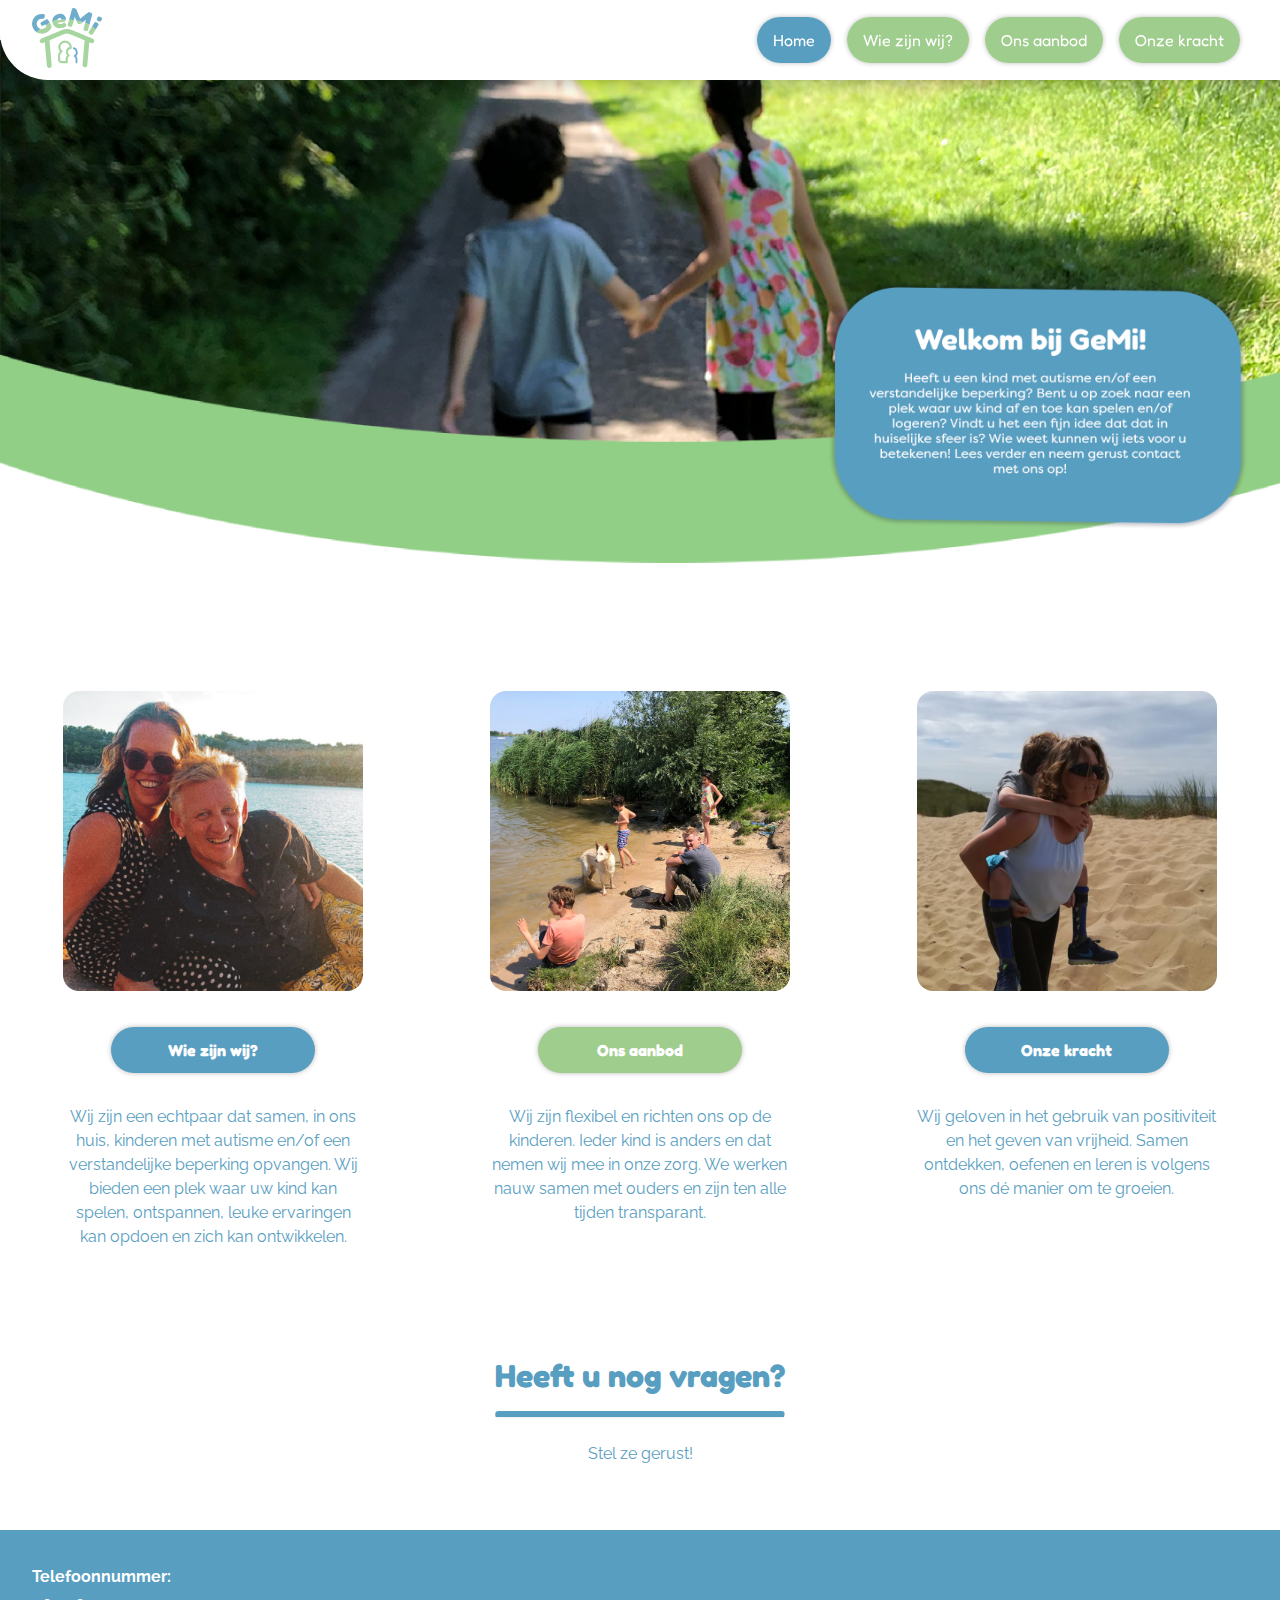
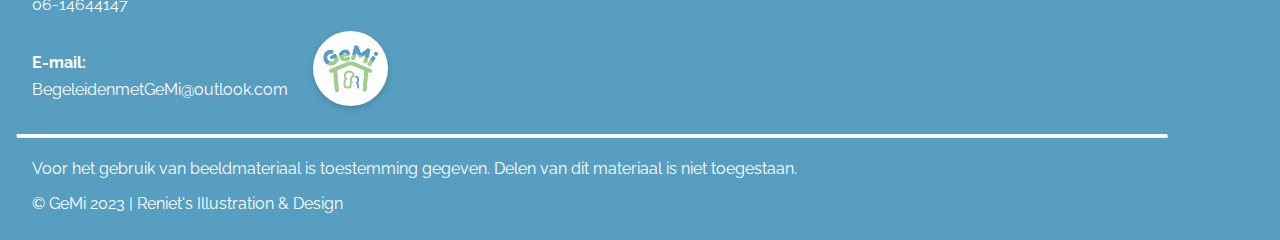
==== commit 7d430b2d: "Update index.html" ====
--- a/index.html
+++ b/index.html
@@ -123,7 +123,7 @@
     <p><span>Telefoonnummer:</span> 06-14644147</p>
 
     <div class="footerinfo">
-      <p><span>E-mail:</span> BegeleidenmetGeMi@outlook.nl</p>
+      <p><span>E-mail:</span> BegeleidenmetGeMi@outlook.com</p>
       <img src="./images/logobol.png" alt="Een icoon van het Gemi logo." />
     </div>
 
